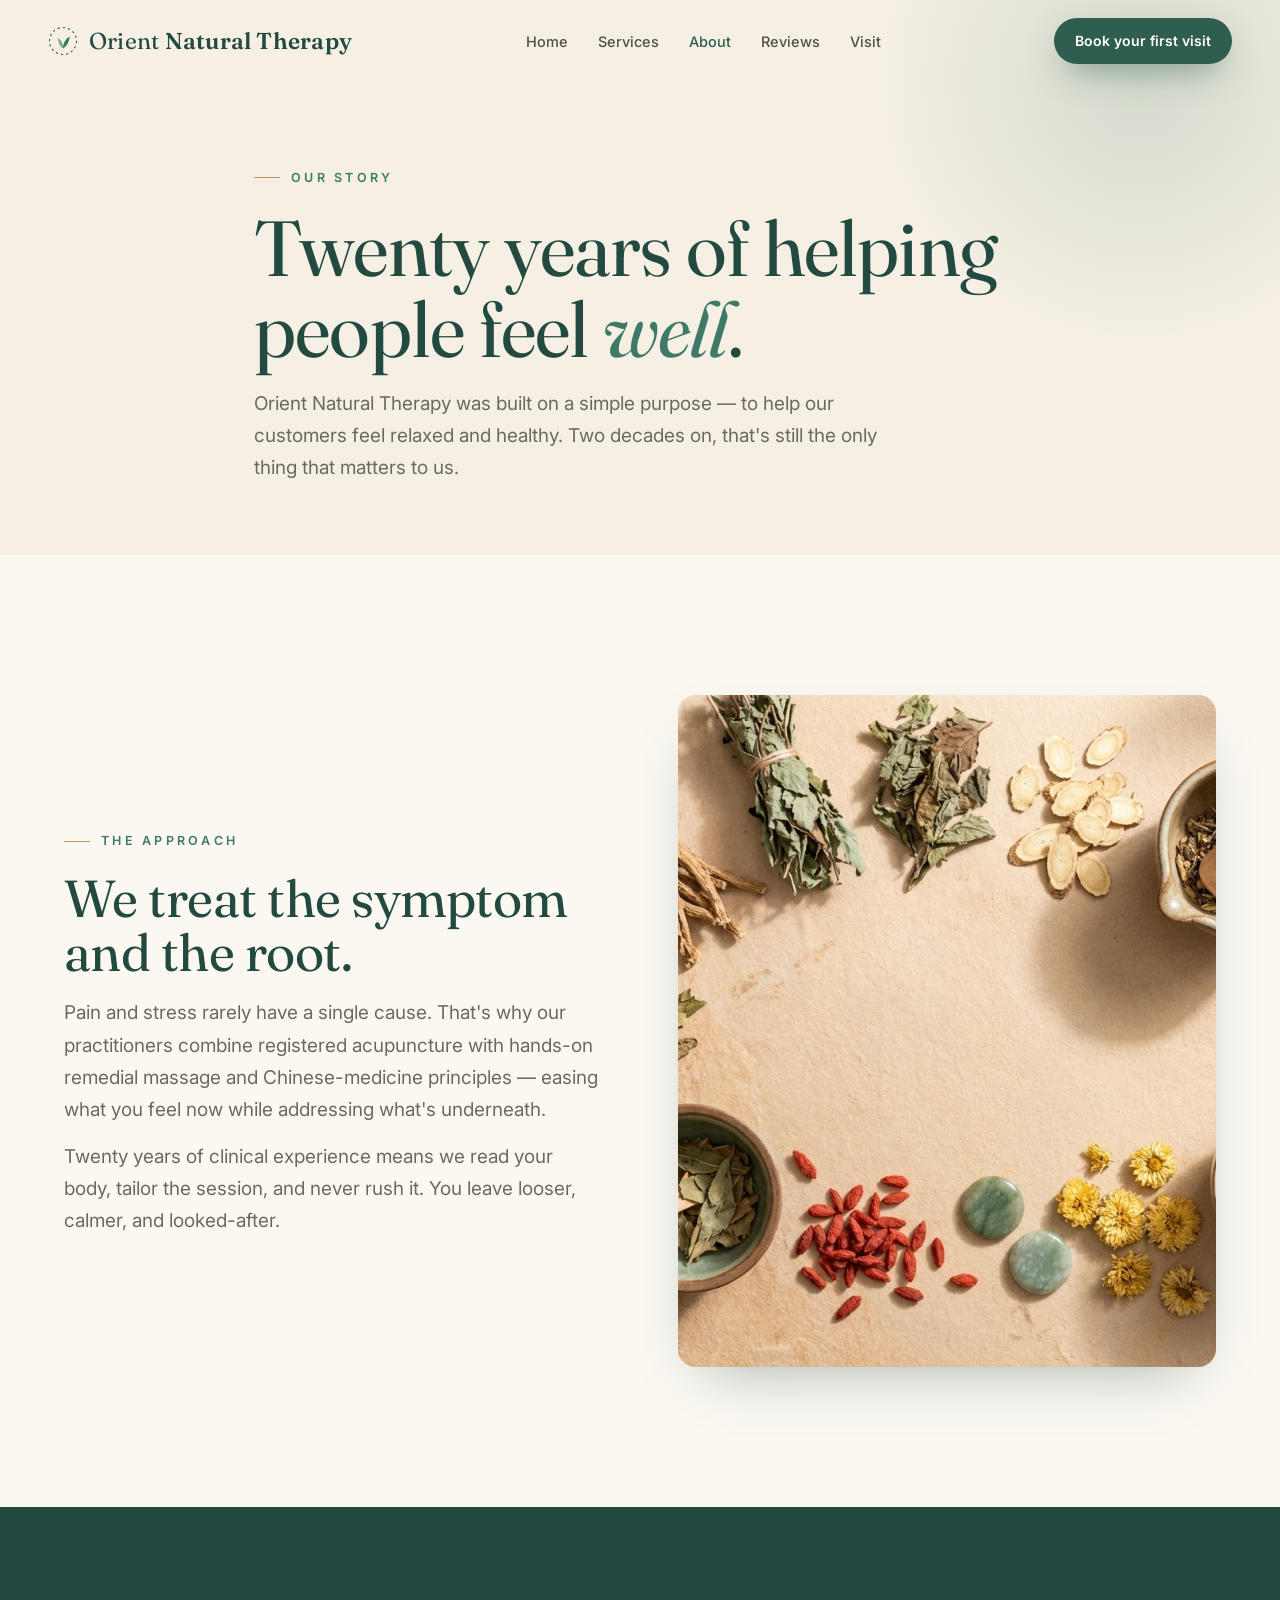
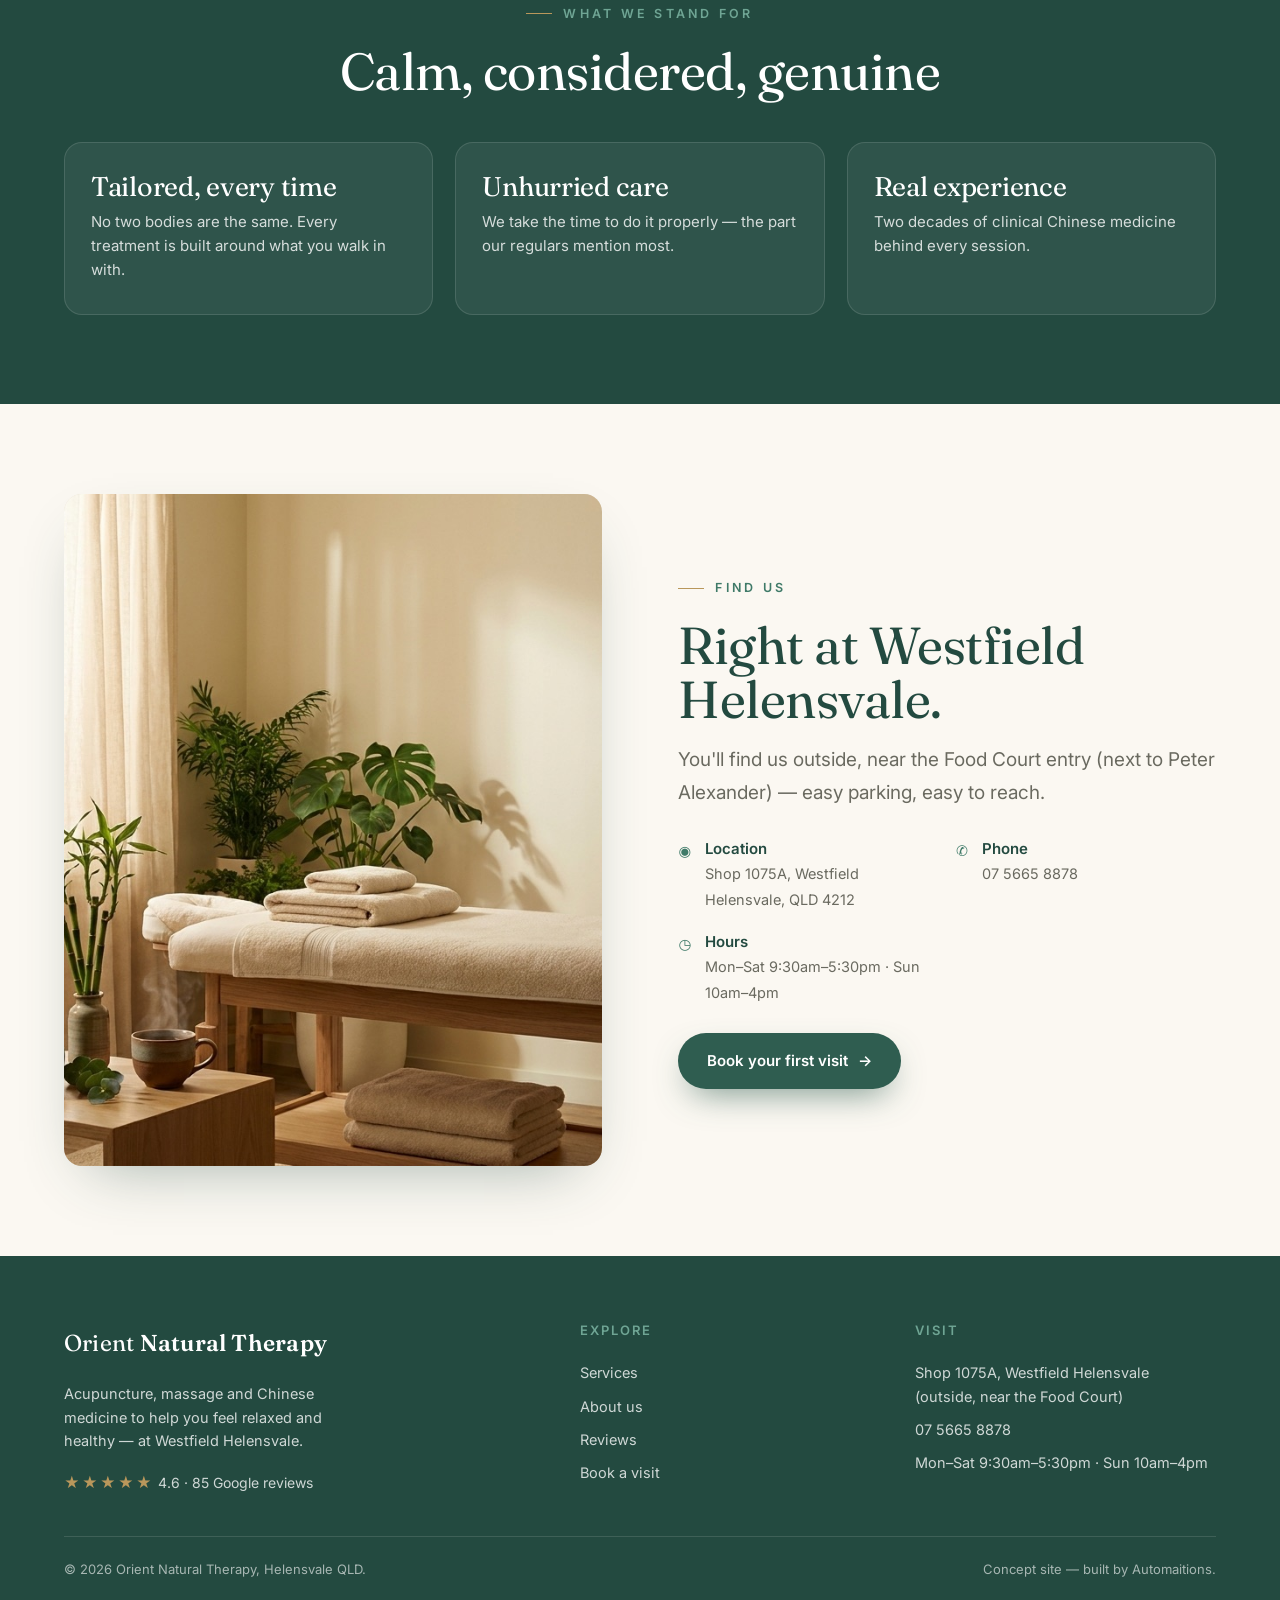
==== about.html @ d1888d2c "Orient Natural Therapy — 5-page premium wellness site (acupuncture/massage/Chinese medicine), on-bra" ====
<!DOCTYPE html>
<html lang="en">
<head>
<meta charset="UTF-8"/>
<meta name="viewport" content="width=device-width, initial-scale=1.0, viewport-fit=cover"/>
<title>About — Orient Natural Therapy, Helensvale</title>
<meta name="description" content="Two decades of Chinese-medicine experience at Westfield Helensvale. Our purpose is simple: to help you feel relaxed and healthy."/>
<link rel="preconnect" href="https://fonts.googleapis.com"><link rel="preconnect" href="https://fonts.gstatic.com" crossorigin>
<link href="https://fonts.googleapis.com/css2?family=Fraunces:ital,opsz,wght@0,9..144,400;0,9..144,500;0,9..144,600;1,9..144,400&family=Inter:wght@400;500;600;700&display=swap" rel="stylesheet">
<link rel="stylesheet" href="style.css">
</head>
<body>

<nav class="bar">
  <a class="brand" href="index.html"><svg class="leaf" viewBox="0 0 40 40" fill="none"><circle cx="20" cy="20" r="18" stroke="#2f5d50" stroke-width="1.4" stroke-dasharray="3 4"/><path d="M20 30c0-7 3-13 9-16-1 8-4 13-9 16Z" fill="#3f7a68"/><path d="M20 30c0-6-2-11-7-14 1 7 3 11 7 14Z" fill="#6fa594"/></svg><span>Orient <b>Natural Therapy</b></span></a>
  <div class="navlinks"><a href="index.html">Home</a><a href="services.html">Services</a><a href="about.html" class="active">About</a><a href="reviews.html">Reviews</a><a href="book.html">Visit</a></div>
  <a href="book.html" class="btn btn-primary sm navcta">Book your first visit</a>
  <button class="burger" id="burger" aria-label="Menu"><span></span><span></span><span></span></button>
</nav>
<div class="sheet" id="sheet">
  <div class="top"><a class="brand" href="index.html"><span>Orient <b>Natural Therapy</b></span></a><button class="x" id="sheetx" aria-label="Close">×</button></div>
  <div class="links"><a href="index.html">Home</a><a href="services.html">Services</a><a href="about.html">About</a><a href="reviews.html">Reviews</a><a href="book.html">Visit</a></div>
  <a href="book.html" class="btn btn-primary">Book your first visit</a>
  <a href="tel:0756658878" class="btn btn-ghost" style="margin-top:12px;justify-content:center">Call 07 5665 8878</a>
</div>

<section class="pagehero">
  <div class="blob"></div>
  <div class="wrap" style="max-width:820px">
    <span class="eyebrow reveal">Our story</span>
    <h1 class="reveal d1">Twenty years of helping<br>people feel <span class="serif-accent">well</span>.</h1>
    <p class="lead reveal d2">Orient Natural Therapy was built on a simple purpose — to help our customers feel relaxed and healthy. Two decades on, that's still the only thing that matters to us.</p>
  </div>
</section>

<section class="pad">
  <div class="wrap split">
    <div class="txt reveal">
      <span class="eyebrow">The approach</span>
      <h2>We treat the symptom<br>and the root.</h2>
      <p class="lead" style="margin-top:18px">Pain and stress rarely have a single cause. That's why our practitioners combine registered acupuncture with hands-on remedial massage and Chinese-medicine principles — easing what you feel now while addressing what's underneath.</p>
      <p class="lead" style="margin-top:14px">Twenty years of clinical experience means we read your body, tailor the session, and never rush it. You leave looser, calmer, and looked-after.</p>
    </div>
    <div class="media tall reveal d1"><img src="img/herbs.jpg" alt="Traditional Chinese medicine"></div>
  </div>
</section>

<section class="pad-sm band">
  <div class="wrap">
    <div class="center" style="max-width:620px;margin:0 auto 44px"><span class="eyebrow reveal">What we stand for</span><h2 class="reveal d1">Calm, considered, genuine</h2></div>
    <div class="grid">
      <div class="card reveal" style="background:rgba(255,255,255,.06);border-color:rgba(255,255,255,.12)"><h3 style="color:#fff">Tailored, every time</h3><p style="color:rgba(255,255,255,.8)">No two bodies are the same. Every treatment is built around what you walk in with.</p></div>
      <div class="card reveal d1" style="background:rgba(255,255,255,.06);border-color:rgba(255,255,255,.12)"><h3 style="color:#fff">Unhurried care</h3><p style="color:rgba(255,255,255,.8)">We take the time to do it properly — the part our regulars mention most.</p></div>
      <div class="card reveal d2" style="background:rgba(255,255,255,.06);border-color:rgba(255,255,255,.12)"><h3 style="color:#fff">Real experience</h3><p style="color:rgba(255,255,255,.8)">Two decades of clinical Chinese medicine behind every session.</p></div>
    </div>
  </div>
</section>

<section class="pad-sm">
  <div class="wrap split r">
    <div class="txt reveal">
      <span class="eyebrow">Find us</span>
      <h2>Right at Westfield Helensvale.</h2>
      <p class="lead" style="margin-top:18px">You'll find us outside, near the Food Court entry (next to Peter Alexander) — easy parking, easy to reach.</p>
      <div class="info" style="margin-top:28px">
        <div class="row"><span class="ico">◉</span><div><b>Location</b><span>Shop 1075A, Westfield Helensvale, QLD 4212</span></div></div>
        <div class="row"><span class="ico">✆</span><div><b>Phone</b><span>07 5665 8878</span></div></div>
        <div class="row"><span class="ico">◷</span><div><b>Hours</b><span>Mon–Sat 9:30am–5:30pm · Sun 10am–4pm</span></div></div>
      </div>
      <a href="book.html" class="btn btn-primary" style="margin-top:28px">Book your first visit <span class="arr">→</span></a>
    </div>
    <div class="media tall reveal d1"><img src="img/hero.jpg" alt="Orient Natural Therapy treatment room"></div>
  </div>
</section>

<footer>
  <div class="wrap">
    <div class="cols">
      <div><a class="brand" href="index.html"><span style="color:#fff">Orient <b>Natural Therapy</b></span></a><p style="margin-top:16px;max-width:34ch;font-size:14.5px">Acupuncture, massage and Chinese medicine to help you feel relaxed and healthy — at Westfield Helensvale.</p><div style="margin-top:18px"><span class="stars">★★★★★</span> <span style="font-size:14px">4.6 · 85 Google reviews</span></div></div>
      <div><h4>Explore</h4><a href="services.html">Services</a><a href="about.html">About us</a><a href="reviews.html">Reviews</a><a href="book.html">Book a visit</a></div>
      <div><h4>Visit</h4><a href="https://maps.google.com/?q=Orient+Natural+Therapy+Westfield+Helensvale" target="_blank" rel="noopener">Shop 1075A, Westfield Helensvale<br>(outside, near the Food Court)</a><a href="tel:0756658878">07 5665 8878</a><a>Mon–Sat 9:30am–5:30pm · Sun 10am–4pm</a></div>
    </div>
    <div class="fine"><span>© 2026 Orient Natural Therapy, Helensvale QLD.</span><span>Concept site — built by Automaitions.</span></div>
  </div>
</footer>
<script src="script.js"></script>
</body>
</html>
---- style.css ----
/* Orient Natural Therapy — calm premium wellness design system */
:root{
  --jade:#2f5d50; --jade-d:#234a40; --jade-l:#3f7a68; --jade-soft:#6fa594;
  --sand:#f5efe4; --sand-2:#ece2d2; --paper:#fbf8f2; --card:#ffffff;
  --ink:#2c2c27; --mut:#6a6a60; --gold:#b9975b; --line:rgba(44,44,39,.1);
  --shadow:0 24px 60px -28px rgba(35,74,64,.45);
  --r:18px; --maxw:1200px;
  --serif:"Fraunces",Georgia,serif; --sans:"Inter",system-ui,sans-serif;
}
*{margin:0;padding:0;box-sizing:border-box}
html{scroll-behavior:smooth}
body{font-family:var(--sans);color:var(--ink);background:var(--paper);line-height:1.6;-webkit-font-smoothing:antialiased;overflow-x:hidden}
a{color:inherit;text-decoration:none}
img{display:block;max-width:100%}
::selection{background:rgba(63,122,104,.25)}
.wrap{max-width:var(--maxw);margin:0 auto;padding:0 24px}
section{position:relative}

/* type */
h1,h2,h3{font-family:var(--serif);font-weight:400;line-height:1.04;letter-spacing:-.01em;color:var(--jade-d)}
h1{font-size:clamp(40px,6.6vw,78px)}
h2{font-size:clamp(30px,4.4vw,52px)}
h3{font-size:clamp(20px,2.4vw,27px)}
.eyebrow{font-family:var(--sans);font-size:12.5px;letter-spacing:.26em;text-transform:uppercase;font-weight:600;color:var(--jade-l);display:inline-flex;align-items:center;gap:11px;margin-bottom:20px}
.eyebrow::before{content:"";width:26px;height:1px;background:var(--gold)}
.lead{font-size:clamp(16px,1.6vw,19px);color:var(--mut);max-width:52ch;line-height:1.7}
.serif-accent{font-family:var(--serif);font-style:italic;color:var(--jade-l)}

/* nav */
nav.bar{position:fixed;top:0;left:0;right:0;z-index:50;display:flex;align-items:center;justify-content:space-between;
  padding:18px clamp(20px,4vw,48px);transition:background .4s,box-shadow .4s,padding .4s}
nav.bar.solid{background:rgba(251,248,242,.86);backdrop-filter:blur(14px);box-shadow:0 1px 0 var(--line);padding-top:13px;padding-bottom:13px}
.brand{display:flex;align-items:center;gap:11px;font-family:var(--serif);font-size:23px;color:var(--jade-d);letter-spacing:.01em;white-space:nowrap}
.brand .leaf{width:30px;height:30px;flex:none}
.brand b{font-weight:600}
.navlinks{display:none;gap:30px;align-items:center}
.navlinks a{font-size:14.5px;font-weight:500;color:var(--ink);opacity:.82;transition:opacity .2s}
.navlinks a:hover,.navlinks a.active{opacity:1;color:var(--jade)}
nav.bar .navcta{display:none}
.burger{background:none;border:none;cursor:pointer;display:flex;flex-direction:column;gap:5px;padding:8px}
.burger span{width:24px;height:2px;background:var(--jade-d);border-radius:2px;transition:.3s}
@media(min-width:900px){.navlinks{display:flex}nav.bar .navcta{display:inline-flex}.burger{display:none}}
@media(max-width:560px){.brand{font-size:18px}.brand .leaf{width:25px;height:25px}}

/* buttons */
.btn{display:inline-flex;align-items:center;gap:10px;font-family:var(--sans);font-weight:600;font-size:15px;
  padding:15px 28px;border-radius:100px;cursor:pointer;border:1px solid transparent;transition:transform .25s,box-shadow .3s,background .3s,color .3s;white-space:nowrap}
.btn .arr{transition:transform .3s}
.btn:hover .arr{transform:translateX(4px)}
.btn-primary{background:var(--jade);color:#fff;box-shadow:0 14px 34px -12px rgba(47,93,80,.7)}
.btn-primary:hover{background:var(--jade-d);transform:translateY(-2px)}
.btn-ghost{border-color:rgba(44,44,39,.2);color:var(--jade-d)}
.btn-ghost:hover{border-color:var(--jade);background:rgba(63,122,104,.06)}
.btn-light{background:#fff;color:var(--jade-d);box-shadow:var(--shadow)}
.btn.sm{padding:11px 20px;font-size:14px}

/* hero */
.hero{min-height:100svh;display:flex;align-items:center;position:relative;overflow:hidden;background:var(--sand)}
.hero .bgimg{position:absolute;inset:0;z-index:0;background-size:cover;background-position:center;transform:scale(1.05)}
.hero .veil{position:absolute;inset:0;z-index:1;background:linear-gradient(100deg,rgba(35,74,64,.82) 0%,rgba(35,74,64,.5) 42%,rgba(35,74,64,.12) 100%)}
.hero .wrap{position:relative;z-index:2;padding-top:120px;padding-bottom:60px}
.hero h1{color:#fff;max-width:16ch}
.hero .eyebrow{color:#cfe6dd}.hero .eyebrow::before{background:var(--gold)}
.hero .lead{color:rgba(255,255,255,.9);margin-top:24px;max-width:46ch}
.hero .herocta{margin-top:38px;display:flex;gap:14px;flex-wrap:wrap;align-items:center}
.hero .trust{margin-top:30px;display:flex;align-items:center;gap:14px;color:#eaf3ef;font-size:14px;flex-wrap:wrap}
.stars{color:var(--gold);letter-spacing:2px;font-size:15px}
.scrollcue{position:absolute;bottom:26px;left:50%;transform:translateX(-50%);z-index:2;color:rgba(255,255,255,.7);font-size:11px;letter-spacing:.22em;text-transform:uppercase;display:flex;flex-direction:column;align-items:center;gap:8px}
.scrollcue .dot{width:5px;height:5px;border-radius:50%;background:#fff;animation:fall 1.8s infinite}
@keyframes fall{0%{transform:translateY(-6px);opacity:0}40%{opacity:1}100%{transform:translateY(10px);opacity:0}}

/* sections */
.pad{padding:clamp(72px,11vw,140px) 0}
.pad-sm{padding:clamp(54px,7vw,90px) 0}
.center{text-align:center}
.center .eyebrow{justify-content:center}
.center .lead{margin-left:auto;margin-right:auto}
.split{display:grid;grid-template-columns:1fr;gap:clamp(36px,6vw,80px);align-items:center}
@media(min-width:880px){.split{grid-template-columns:1fr 1fr}.split.r .txt{order:2}}
.media{border-radius:var(--r);overflow:hidden;box-shadow:var(--shadow);aspect-ratio:3/2;background:var(--sand-2)}
.media img{width:100%;height:100%;object-fit:cover}
.tall{aspect-ratio:4/5}

/* cards */
.grid{display:grid;gap:22px;grid-template-columns:repeat(auto-fit,minmax(248px,1fr))}
.card{background:var(--card);border:1px solid var(--line);border-radius:var(--r);padding:30px 26px 32px;transition:transform .35s,box-shadow .35s}
.card:hover{transform:translateY(-5px);box-shadow:var(--shadow)}
.card .ico{width:46px;height:46px;border-radius:13px;background:var(--sand);display:grid;place-items:center;margin-bottom:18px;color:var(--jade)}
.card h3{color:var(--jade-d);margin-bottom:9px}
.card p{color:var(--mut);font-size:15px}
.card .more{margin-top:16px;font-size:13.5px;font-weight:600;color:var(--jade-l);display:inline-flex;gap:6px}

/* band */
.band{background:var(--jade-d);color:#fff}
.band h2{color:#fff}.band .lead{color:rgba(255,255,255,.82)}.band .eyebrow{color:var(--jade-soft)}
.band.sand{background:var(--sand)}
.band.sand h2{color:var(--jade-d)}.band.sand .lead{color:var(--mut)}

/* stats / proof */
.stats{display:flex;flex-wrap:wrap;gap:clamp(28px,5vw,64px)}
.stat .n{font-family:var(--serif);font-size:clamp(38px,5vw,60px);color:var(--jade-d);line-height:1}
.band .stat .n{color:#fff}
.stat .l{font-size:14px;color:var(--mut);margin-top:8px;max-width:20ch}
.band .stat .l{color:rgba(255,255,255,.75)}

/* reviews */
.quote{background:var(--card);border:1px solid var(--line);border-radius:var(--r);padding:30px 28px;break-inside:avoid}
.quote .stars{font-size:14px}
.quote p{margin-top:12px;color:var(--ink);font-size:15.5px;line-height:1.65}
.quote .who{margin-top:16px;font-size:13.5px;color:var(--mut);font-weight:600}
.masonry{columns:1;column-gap:22px}
@media(min-width:680px){.masonry{columns:2}}
@media(min-width:1000px){.masonry{columns:3}}
.masonry .quote{margin-bottom:22px}

/* offer */
.offer{background:linear-gradient(135deg,var(--jade) 0%,var(--jade-d) 100%);color:#fff;border-radius:26px;padding:clamp(38px,6vw,72px);text-align:center;box-shadow:var(--shadow);position:relative;overflow:hidden}
.offer::after{content:"";position:absolute;width:380px;height:380px;border-radius:50%;background:radial-gradient(closest-side,rgba(185,151,91,.32),transparent);top:-140px;right:-100px}
.offer h2{color:#fff;position:relative}
.offer .big{font-family:var(--serif);font-size:clamp(46px,8vw,92px);color:#fff;line-height:.95;margin:14px 0}
.offer .big span{color:var(--gold)}
.offer p{color:rgba(255,255,255,.85);position:relative;max-width:40ch;margin:0 auto}
.offer .herocta{justify-content:center;margin-top:30px;display:flex;gap:14px;flex-wrap:wrap;position:relative}

/* info rows */
.info{display:grid;gap:18px;grid-template-columns:repeat(auto-fit,minmax(220px,1fr))}
.info .row{display:flex;gap:14px;align-items:flex-start}
.info .row .ico{color:var(--jade-l);flex:none;margin-top:2px}
.info .row b{display:block;font-family:var(--sans);font-weight:600;color:var(--jade-d);font-size:15px}
.info .row span{color:var(--mut);font-size:14.5px}

/* footer */
footer{background:var(--jade-d);color:rgba(255,255,255,.78);padding:64px 0 30px}
footer .cols{display:grid;gap:34px;grid-template-columns:1fr;margin-bottom:40px}
@media(min-width:760px){footer .cols{grid-template-columns:1.6fr 1fr 1fr}}
footer .brand{color:#fff}footer h4{font-family:var(--sans);font-size:13px;letter-spacing:.16em;text-transform:uppercase;color:var(--jade-soft);margin-bottom:16px;font-weight:600}
footer a{display:block;color:rgba(255,255,255,.78);font-size:14.5px;padding:5px 0;transition:color .2s}footer a:hover{color:#fff}
footer .fine{border-top:1px solid rgba(255,255,255,.12);padding-top:22px;display:flex;justify-content:space-between;flex-wrap:wrap;gap:10px;font-size:13px;color:rgba(255,255,255,.6)}

/* mobile menu */
.sheet{position:fixed;inset:0;z-index:60;background:var(--paper);transform:translateX(100%);transition:transform .4s cubic-bezier(.22,1,.36,1);display:flex;flex-direction:column;padding:24px}
.sheet.open{transform:none}
.sheet .top{display:flex;justify-content:space-between;align-items:center}
.sheet .x{background:none;border:none;font-size:30px;color:var(--jade-d);cursor:pointer;line-height:1}
.sheet .links{display:flex;flex-direction:column;gap:6px;margin-top:36px}
.sheet .links a{font-family:var(--serif);font-size:30px;color:var(--jade-d);padding:8px 0}
.sheet .btn{margin-top:24px;justify-content:center}

/* reveal animation */
.reveal{opacity:0;transform:translateY(26px);transition:opacity .9s cubic-bezier(.16,1,.3,1),transform .9s cubic-bezier(.16,1,.3,1)}
.reveal.in{opacity:1;transform:none}
.reveal.d1{transition-delay:.08s}.reveal.d2{transition-delay:.16s}.reveal.d3{transition-delay:.24s}.reveal.d4{transition-delay:.32s}
@media(prefers-reduced-motion:reduce){.reveal{opacity:1;transform:none;transition:none}.hero .bgimg{transform:none}.scrollcue .dot{animation:none}}
.pagehero{padding:160px 0 70px;background:var(--sand);position:relative;overflow:hidden}
.pagehero .blob{position:absolute;width:520px;height:520px;border-radius:50%;background:radial-gradient(closest-side,rgba(63,122,104,.18),transparent);top:-180px;right:-120px;z-index:0}
.pagehero .wrap{position:relative;z-index:1}
.pagehero p.lead{margin-top:18px}
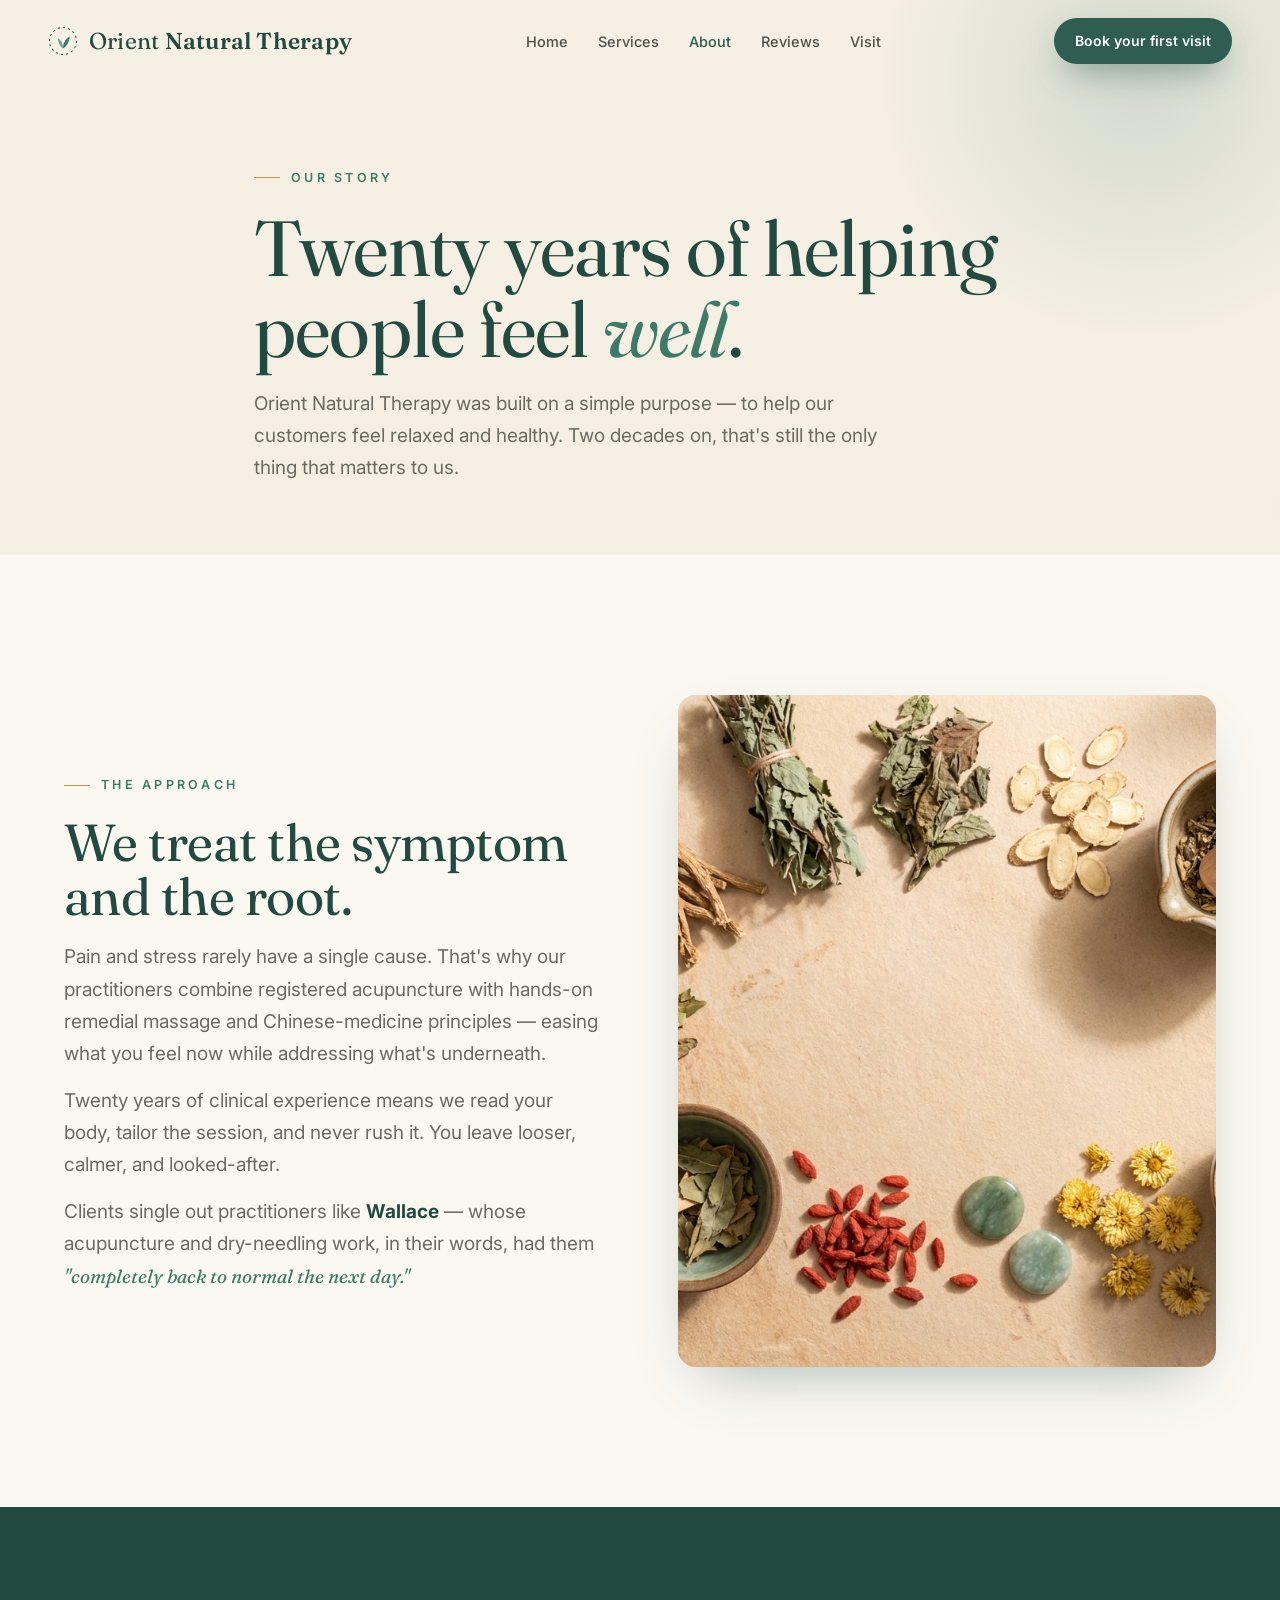
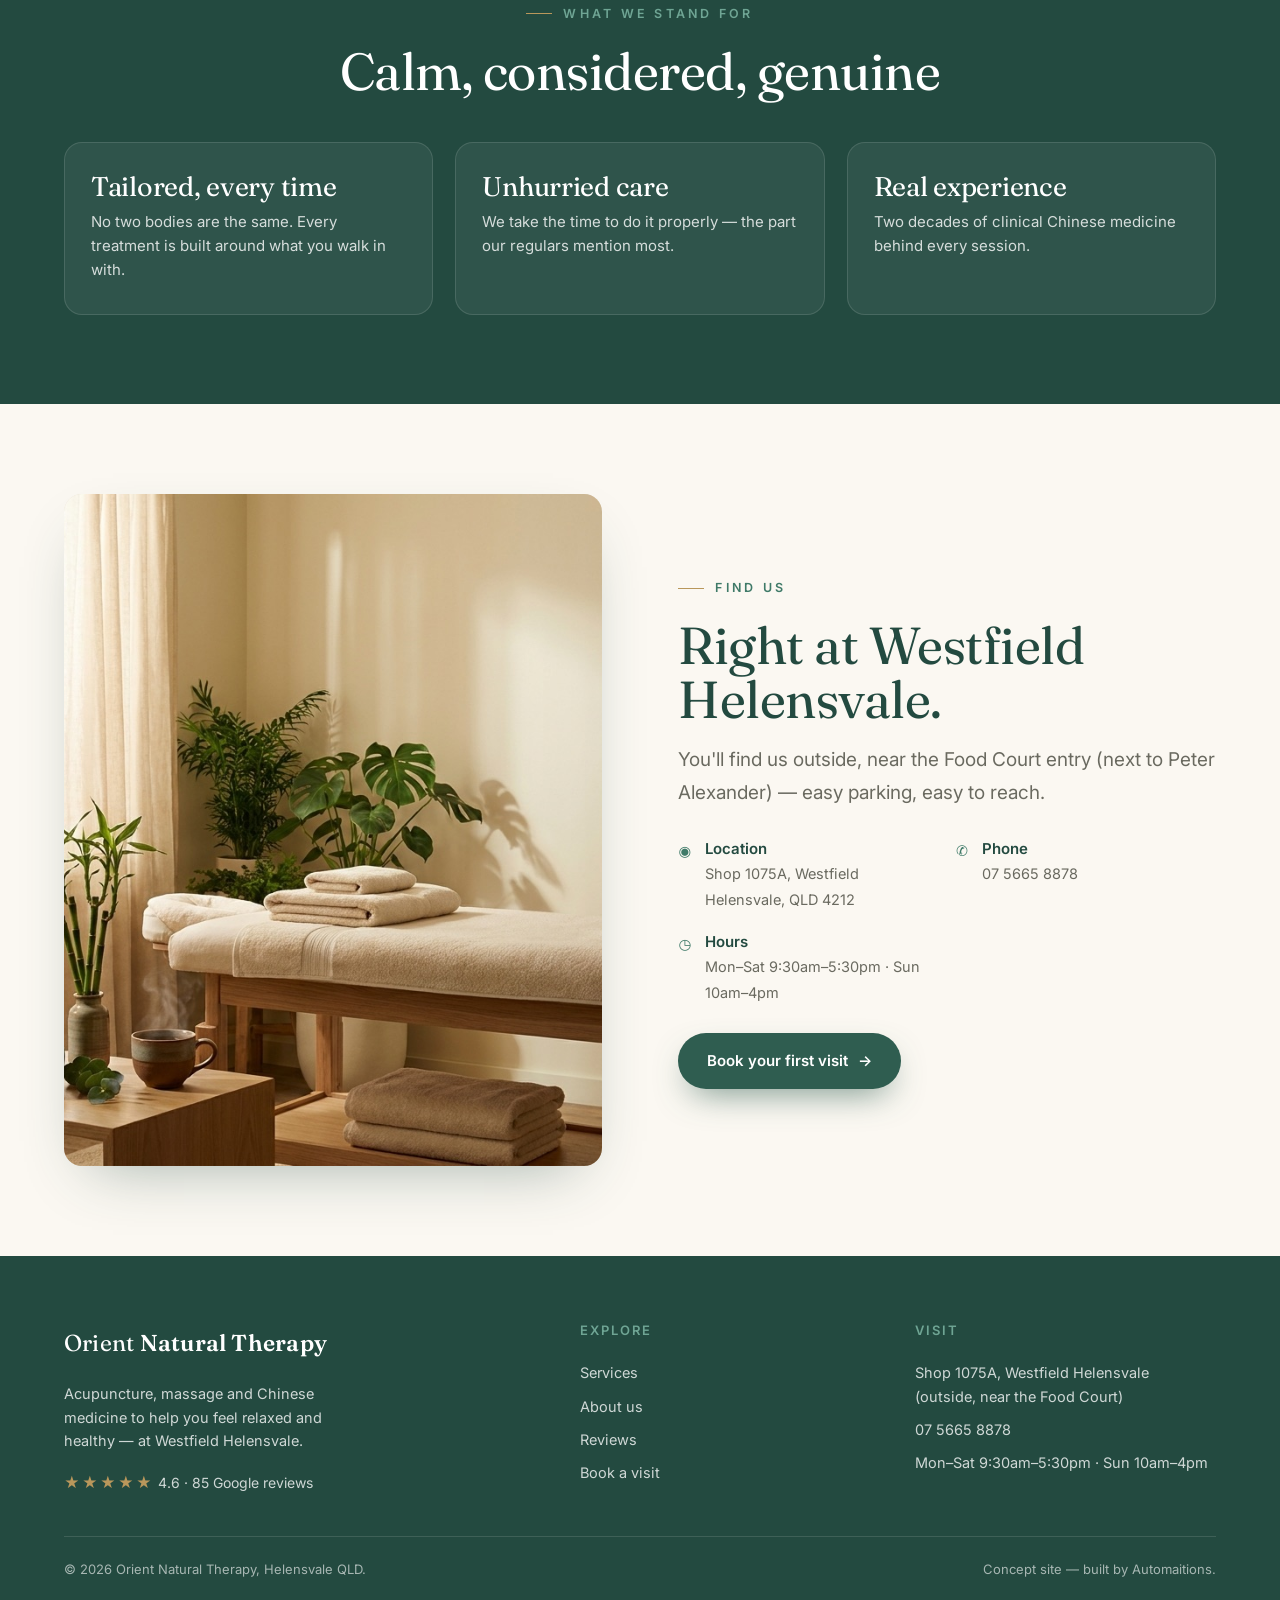
==== commit c91954ba: "Conversion pass: real named Google reviews (Vu Nguyen, Sander-Henri), surface practitioner Wallace a" ====
--- a/about.html
+++ b/about.html
@@ -40,6 +40,7 @@
       <h2>We treat the symptom<br>and the root.</h2>
       <p class="lead" style="margin-top:18px">Pain and stress rarely have a single cause. That's why our practitioners combine registered acupuncture with hands-on remedial massage and Chinese-medicine principles — easing what you feel now while addressing what's underneath.</p>
       <p class="lead" style="margin-top:14px">Twenty years of clinical experience means we read your body, tailor the session, and never rush it. You leave looser, calmer, and looked-after.</p>
+      <p class="lead" style="margin-top:14px">Clients single out practitioners like <b style="color:var(--jade-d)">Wallace</b> — whose acupuncture and dry-needling work, in their words, had them <span class="serif-accent">"completely back to normal the next day."</span></p>
     </div>
     <div class="media tall reveal d1"><img src="img/herbs.jpg" alt="Traditional Chinese medicine"></div>
   </div>
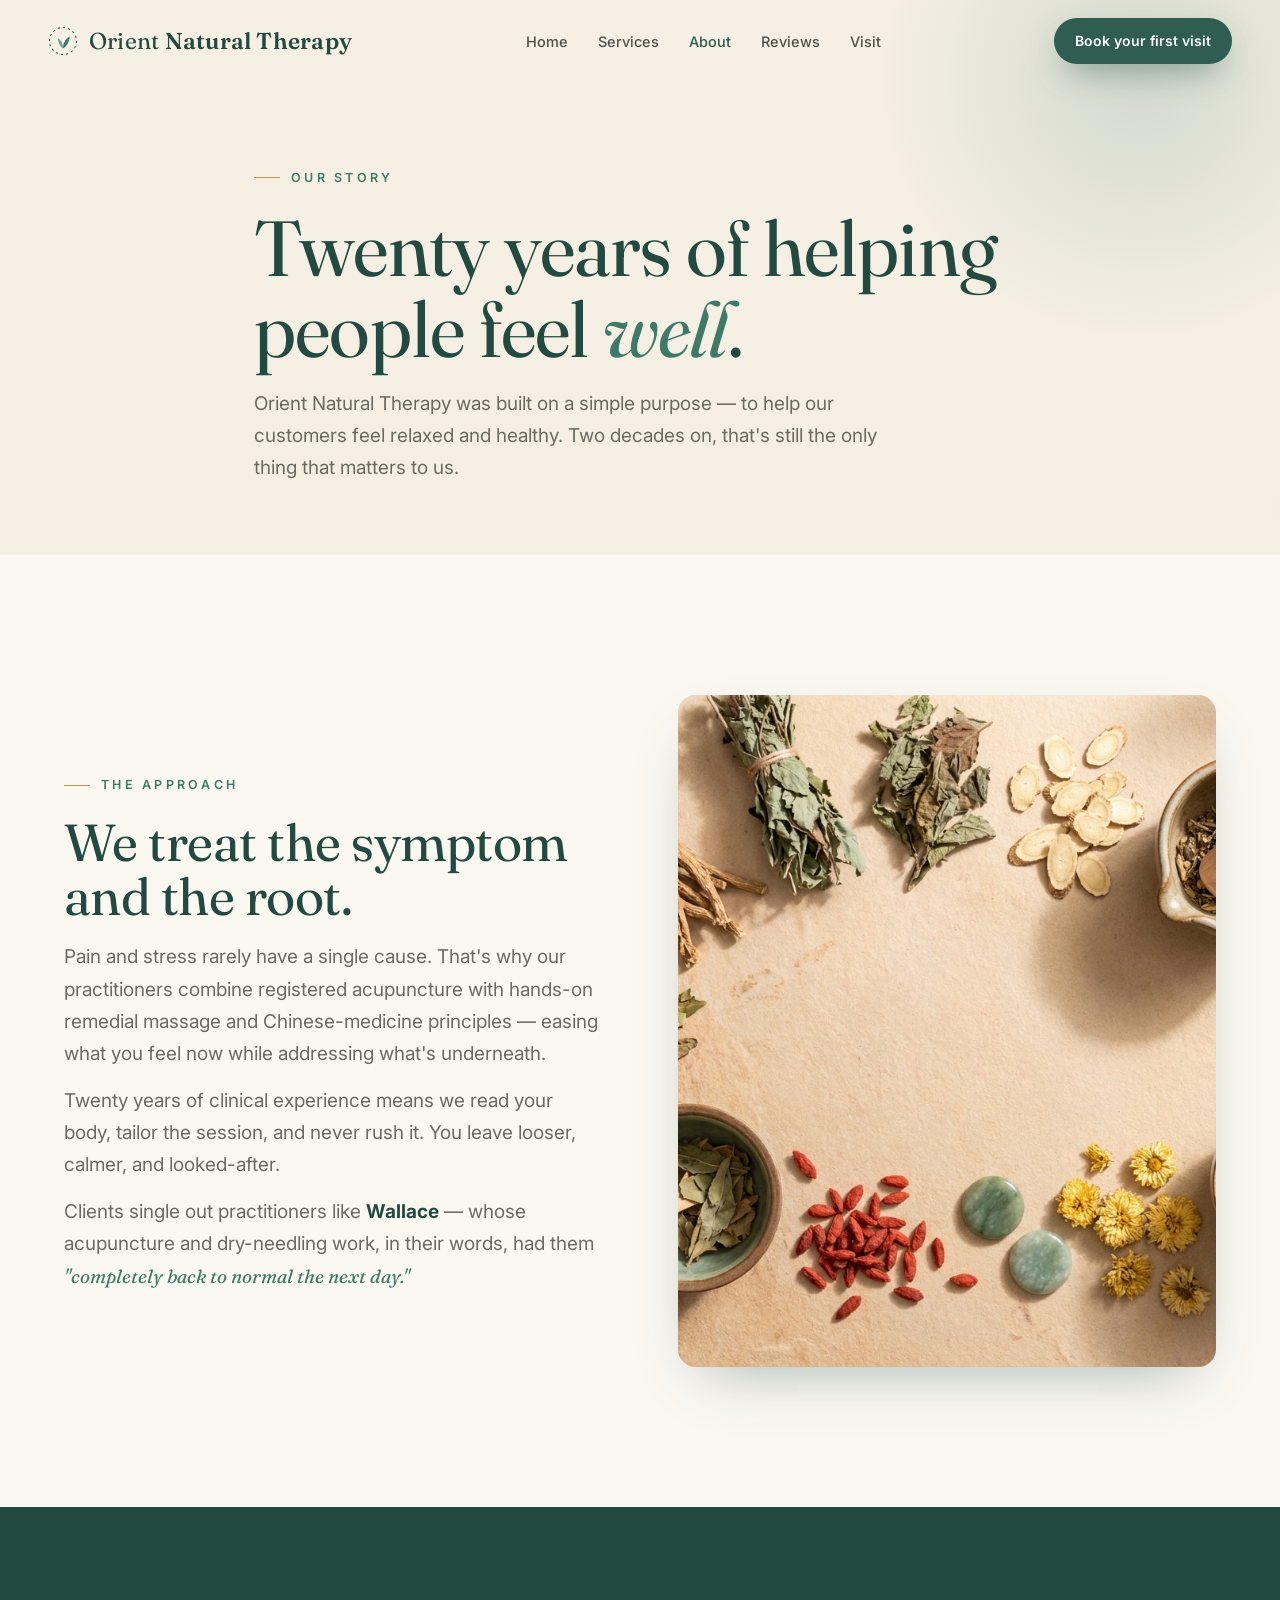
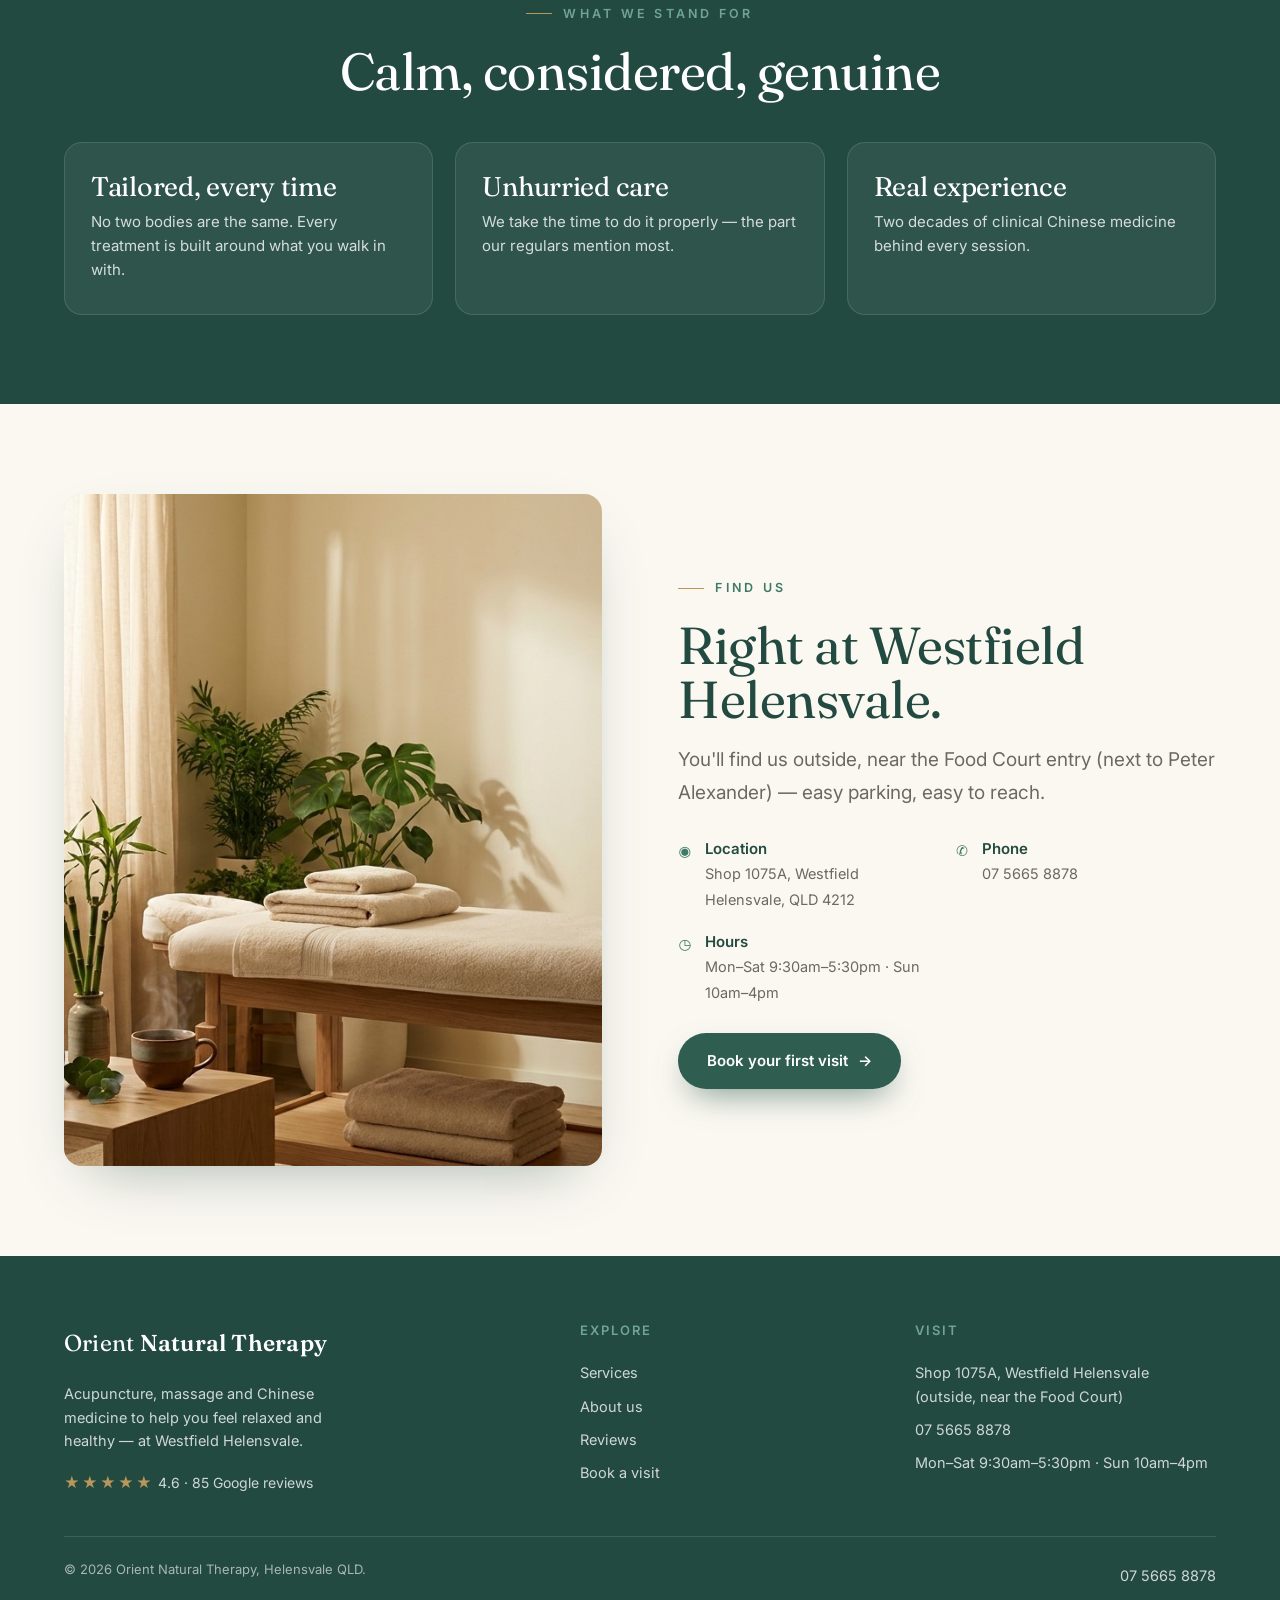
==== commit e9af5b45: "Strip agency footer for client-facing pitch (neutral phone link)" ====
--- a/about.html
+++ b/about.html
@@ -81,7 +81,7 @@
       <div><h4>Explore</h4><a href="services.html">Services</a><a href="about.html">About us</a><a href="reviews.html">Reviews</a><a href="book.html">Book a visit</a></div>
       <div><h4>Visit</h4><a href="https://maps.google.com/?q=Orient+Natural+Therapy+Westfield+Helensvale" target="_blank" rel="noopener">Shop 1075A, Westfield Helensvale<br>(outside, near the Food Court)</a><a href="tel:0756658878">07 5665 8878</a><a>Mon–Sat 9:30am–5:30pm · Sun 10am–4pm</a></div>
     </div>
-    <div class="fine"><span>© 2026 Orient Natural Therapy, Helensvale QLD.</span><span>Concept site — built by Automaitions.</span></div>
+    <div class="fine"><span>© 2026 Orient Natural Therapy, Helensvale QLD.</span><span><a href="tel:0756658878">07 5665 8878</a></span></div>
   </div>
 </footer>
 <script src="script.js"></script>
